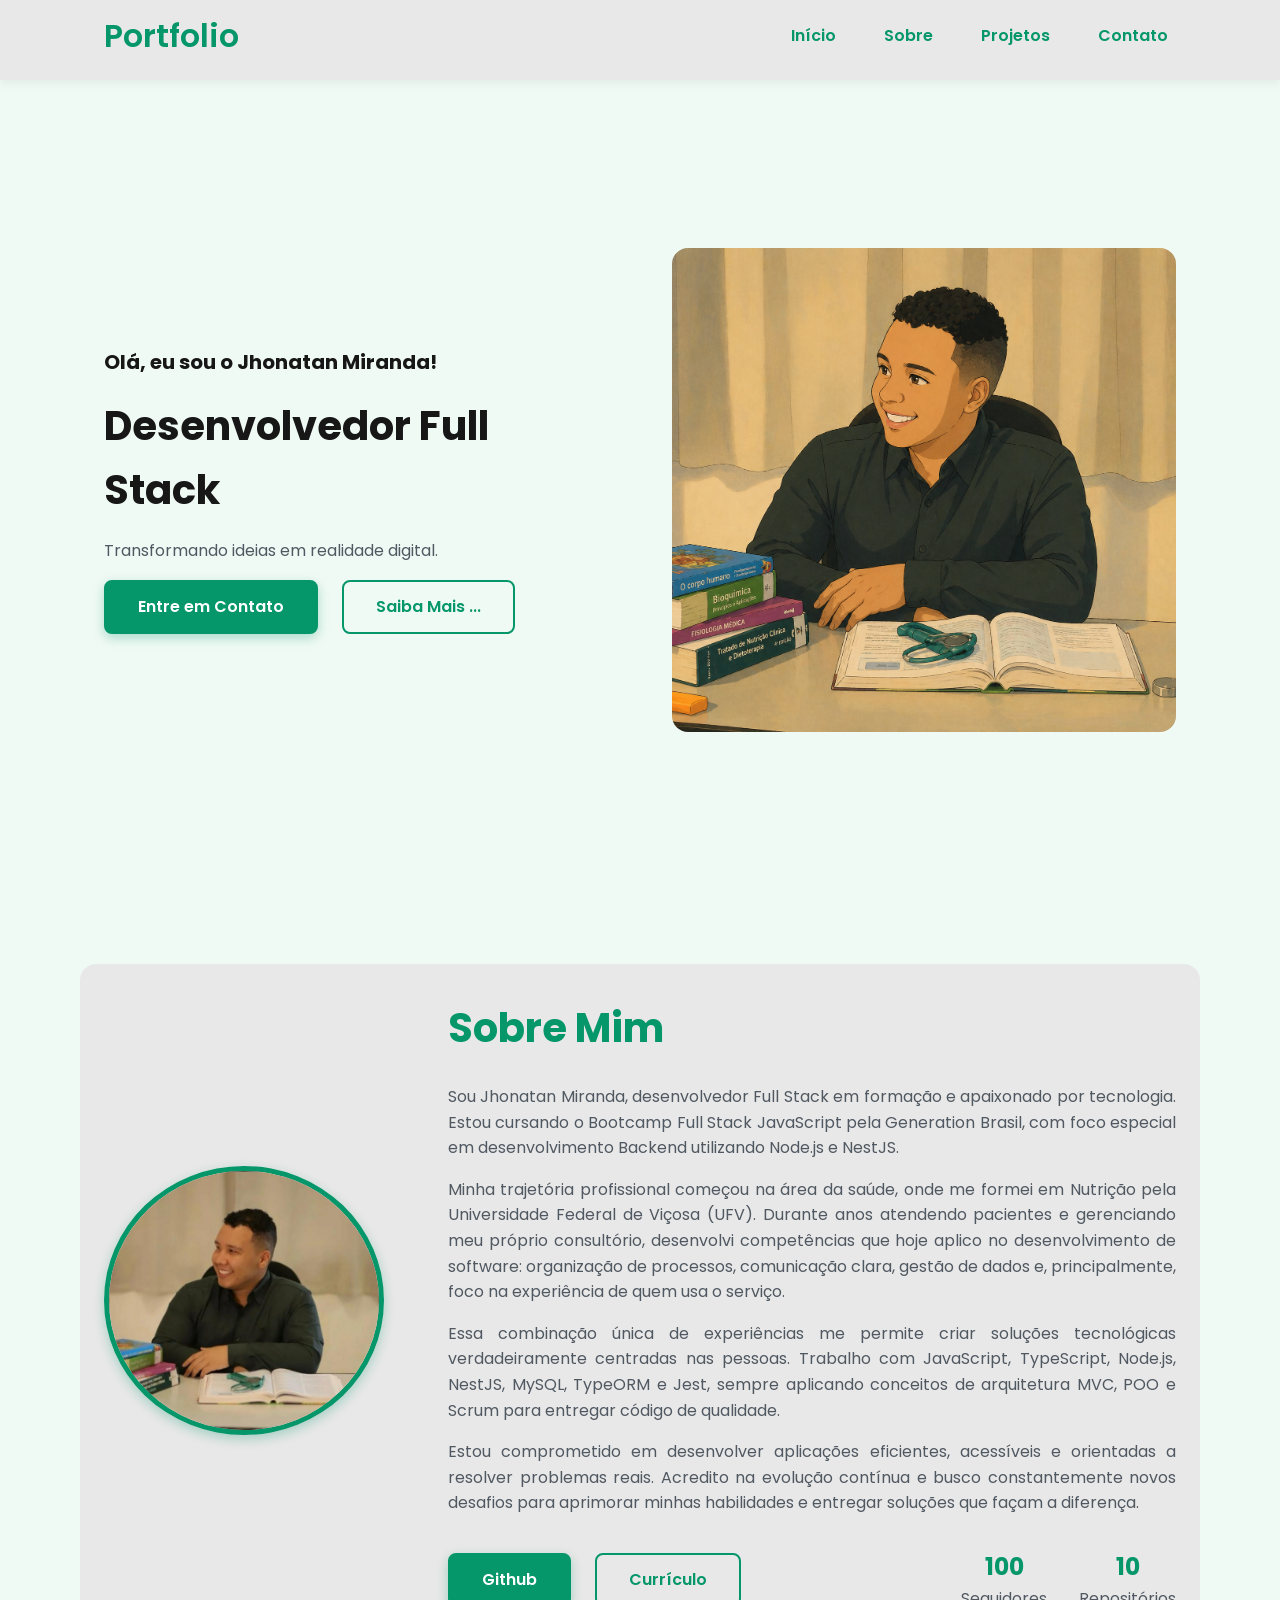
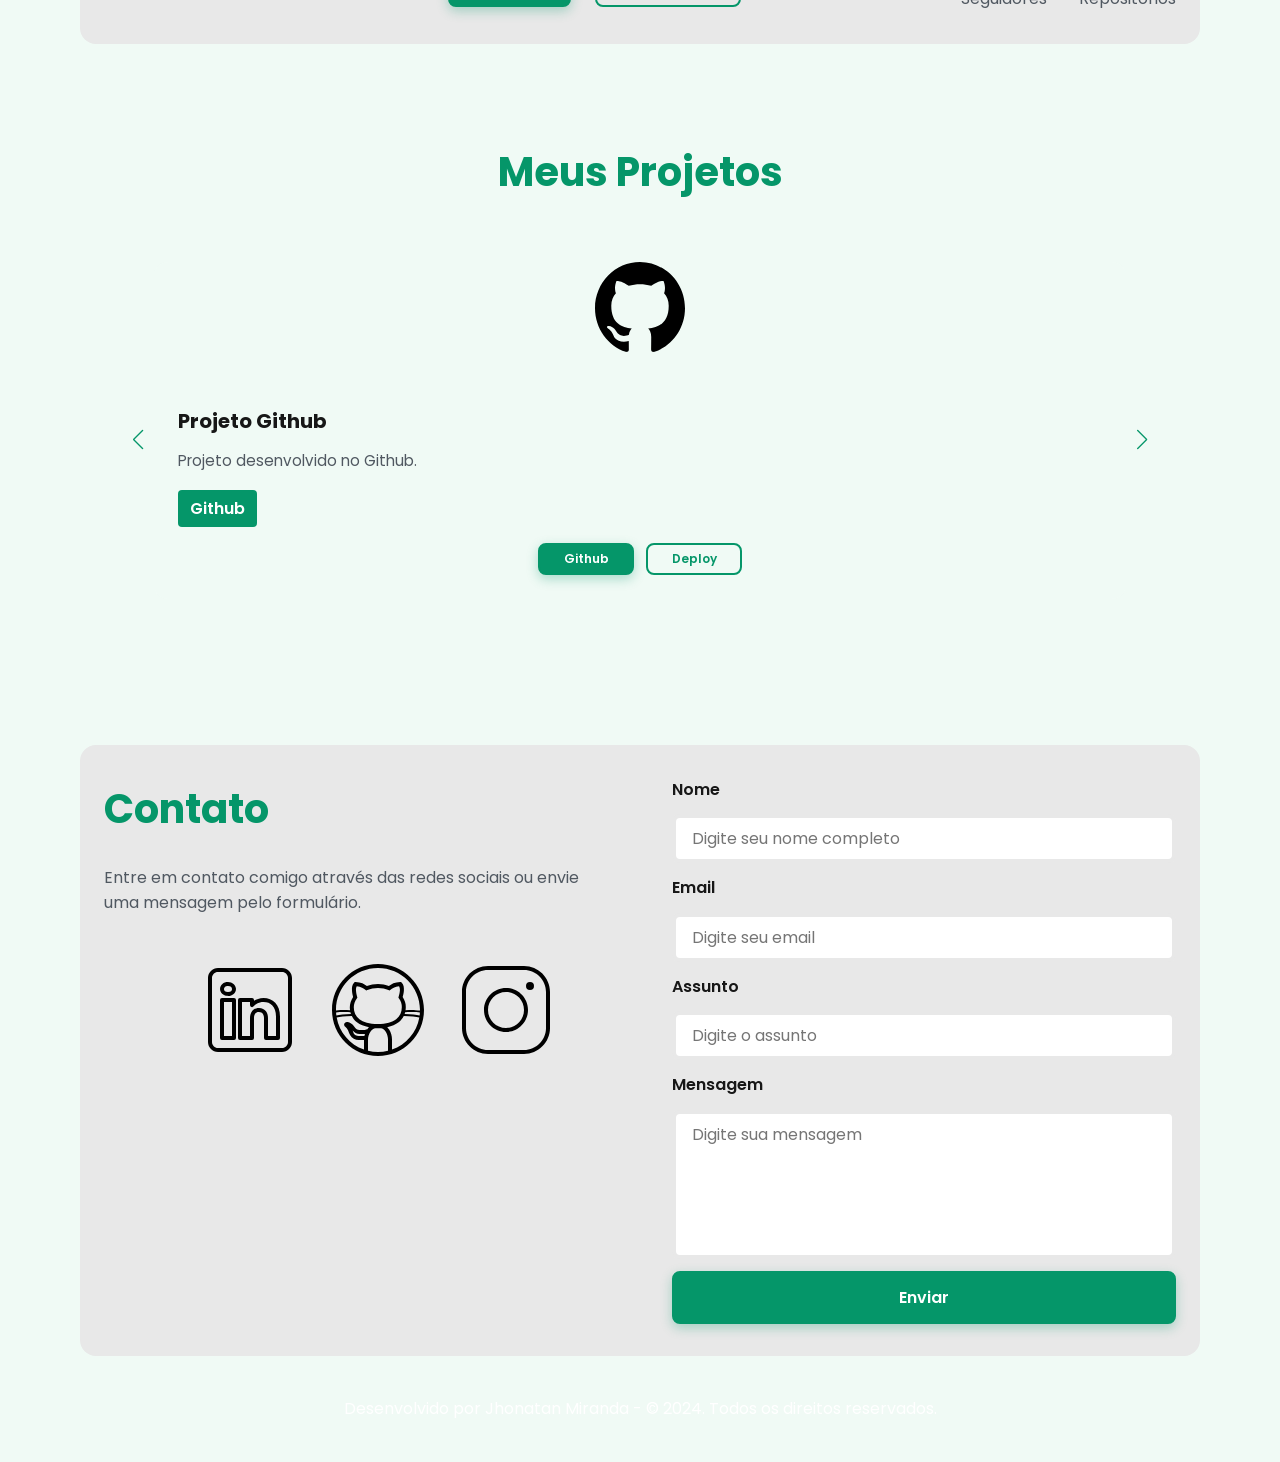
==== index.html @ 295a12e7 "first commit" ====
<!DOCTYPE html>
<html lang="pt-br">
<head>
    <!-- Fontes do Google -->
    <link rel="preconnect" href="https://fonts.googleapis.com">
    <link rel="preconnect" href="https://fonts.gstatic.com" crossorigin>

<!-- Fonte do Google - Poppins -->
    <link href="https://fonts.googleapis.com/css2?family=Poppins&display=swap" rel="stylesheet">
    <meta charset="UTF-8">
    <meta name="viewport" content="width=device-width, initial-scale=1.0">
    <meta name="author" content="Generation Brasil">
    <meta name="description" content="Portfólio da Generation Brasil, desenvolvedor Full Stack especializado em criar experiências digitais incríveis. Conheça meus projetos e entre em contato.">
    <meta name="robots" content="index, follow">
    <!-- SWIPER CSS -->
<link rel="stylesheet" href="https://cdn.jsdelivr.net/npm/swiper@11/swiper-bundle.min.css"> 
    <link rel="icon" type="image/svg+xml" href="./assets/img/favicon.svg">
    <!-- Link para a Folha de Estilo da Página - CSS -->
<link rel="stylesheet" href="./assets/css/style.css">
    <title>Portfólio Generation Brasil</title>
    
</head>
<body>
    <!-- Cabeçalho da página -->
    <header>
        <div class="menu-container">
            <a href="index.html" id="titulo">Portfolio</a>
            <nav>
                <ul class="menu-list">
                    <li><a href="#hero">Início</a></li>
                    <li><a href="#about">Sobre</a></li>
                    <li><a href="#projects">Projetos</a></li>
                    <li><a href="#contact">Contato</a></li>
                </ul>
            </nav>
        </div>
    </header>

    <!-- Seção principal da página -->
    <main>
        <!-- Seção Hero -->
        <section id="hero" class="section-container hero-container">
            <article class="hero-content">
                <span>Olá, eu sou o Jhonatan Miranda!</span>
                <h1>Desenvolvedor Full Stack</h1>
                <p>Transformando ideias em realidade digital.</p>
                <div class="buttons-container">
                    <a href="#contact" class="botao">Entre em Contato</a>
                    <a href="#about" class="botao-outline">Saiba Mais ...</a>
                </div>
            </article>
            <figure class="hero-image">
                <img src="./assets/img/ChatGPT Image 29 de abr. de 2026, 11_25_39.png" alt="Foto do autor" class="float-animation">
            </figure>
        </section>

        <!-- Seção About -->
        <section id="about" class="section-container about-container">
            <figure class="about-image">
                <img src="./assets/img/Captura de tela de 2026-04-29 11-24-16.png" alt="Foto do perfil" class="float-animation">
            </figure>
            <article class="about-content">
                <h2>Sobre Mim</h2>
                <p>Sou Jhonatan Miranda, desenvolvedor Full Stack em formação e apaixonado por tecnologia. Estou cursando o Bootcamp Full Stack JavaScript pela Generation Brasil, com foco especial em desenvolvimento Backend utilizando Node.js e NestJS.
</p>
                <p>Minha trajetória profissional começou na área da saúde, onde me formei em Nutrição pela Universidade Federal de Viçosa (UFV). Durante anos atendendo pacientes e gerenciando meu próprio consultório, desenvolvi competências que hoje aplico no desenvolvimento de software: organização de processos, comunicação clara, gestão de dados e, principalmente, foco na experiência de quem usa o serviço.</p>
                <p>Essa combinação única de experiências me permite criar soluções tecnológicas verdadeiramente centradas nas pessoas. Trabalho com JavaScript, TypeScript, Node.js, NestJS, MySQL, TypeORM e Jest, sempre aplicando conceitos de arquitetura MVC, POO e Scrum para entregar código de qualidade.</p>
                <p>Estou comprometido em desenvolver aplicações eficientes, acessíveis e orientadas a resolver problemas reais. Acredito na evolução contínua e busco constantemente novos desafios para aprimorar minhas habilidades e entregar soluções que façam a diferença.</p>
                <div class="about-buttons-data">
                    <div class="buttons-container">
                        <a href="#" target="_blank" class="botao">Github</a>
                        <a href="#" target="_blank" class="botao-outline">Currículo</a>
                    </div>
                    <div class="data-container">
                        <div class="data-item">
                            <span class="data-number">100</span>
                            <span class="data-label">Seguidores</span>
                        </div>
                        <div class="data-item">
                            <span class="data-number">10</span>
                            <span class="data-label">Repositórios</span>
                        </div>
                    </div>
                </div>
            </article>
        </section>

        <!-- Seção Projects -->
        <section id="projects" class="section-container projects-container">
            <h2>Meus Projetos</h2>

            <!-- Swiper Container -->
            <div class="swiper projects-swiper">
                <div class="swiper-wrapper">
                    <div class="swiper-slide">
                        <article class="project-card">
                            <figure class="project-image">
                                <img src="./assets/icons/languages/github.svg" alt="Ícone Github">
                            </figure>
                            <div class="project-content">
                                <h3>Projeto Github</h3>
                                <p>Projeto desenvolvido no Github.</p>
                                <div class="project-tags">
                                    <span class="tag">Github</span>
                                </div>
                                <div class="project-buttons">
                                    <a href="#" target="_blank" class="botao botao-sm">Github</a>
                                    <a href="#" target="_blank" class="botao-outline botao-sm">Deploy</a>
                                </div>
                            </div>
                        </article>
                    </div>
                </div>

                <!-- Botões de navegação -->
                <div class="swiper-button-next"></div>
                <div class="swiper-button-prev"></div>
                
                <!-- Paginação -->
                <div class="swiper-pagination"></div>
            </div>
        </section>
   <!-- Seção Contact -->
        <section id="contact" class="section-container contact-container">
            
            <!-- Redes Sociais -->
            <article class="contact-info">
                <h2>Contato</h2>
                <p>Entre em contato comigo através das redes sociais ou envie uma mensagem pelo formulário.</p>
                
                <div class="social-container">
                    <a href="https://www.linkedin.com/in/devjhonatanmiranda/" target="_blank" class="social-icon" aria-label="LinkedIn de Jhonatan Miranda">
                        <img src="./assets/icons/social/linkedin.svg" alt="LinkedIn">
                    </a>
                    <a href="https://github.com/jhonatanmiranda221" target="_blank" class="social-icon" aria-label="GitHub de Jhonatan Miranda">
                        <img src="./assets/icons/social/github.svg" alt="GitHub">
                    </a>
                    <a href="#" target="_blank" class="social-icon" aria-label="Instagram de Jhonatan Miranda">
                        <img src="./assets/icons/social/instagram.svg" alt="Instagram">
                    </a>
                </div>
            </article>

            <!-- Formulário de Contato -->
            <form id="formulario">
                <label for="nome">Nome</label>
                <input type="text" id="nome" name="nome" placeholder="Digite seu nome completo">
                <span id="erro-nome"></span>

                <label for="email">Email</label>
                <input type="email" id="email" name="email" placeholder="Digite seu email">
                <span id="erro-email"></span>

                <label for="assunto">Assunto</label>
                <input type="text" id="assunto" name="assunto" placeholder="Digite o assunto">
                <span id="erro-assunto"></span>

                <label for="mensagem">Mensagem</label>
                <textarea id="mensagem" name="mensagem" placeholder="Digite sua mensagem" rows="5"></textarea>
                <span id="erro-mensagem"></span>

                <button type="submit" class="botao">Enviar</button>
            </form>
        </section>
    </main>

    <!-- Rodapé da página -->
    <footer>
        Desenvolvido por Jhonatan Miranda - &copy; 2024. Todos os direitos reservados.
    </footer>
</body>
</html>
---- assets/css/style.css ----
*{
    margin: 0;
    padding: 0;
    box-sizing: border-box;
    font-family: Poppins, sans-serif;
    font-weight: 400;
    text-decoration: none;
    outline: none;
}

:root {
    /* Paleta de Cores - Emerald */
    --cor-principal: #059669;
    --cor-hover: #047857;
    --cor-light: #d1fae5;
    --cor-secundaria: #ffffff;
    --cor-texto: #333;
    --cor-fundo: #F0FAF5;

    /* Cores Neutras */
    --gray-200: #e8e8e8;
    --gray-400: #505861;
    --black: #171717;
    --white: #F0FAF5;

    /* Cores de Estado */
    --error: #e63946;

    /* Sombras ajustadas para o verde */
    --shadow-sm: 0 0.25rem 0.5rem rgba(0, 0, 0, 0.05);
    --shadow-md: 0 0.25rem 0.75rem rgba(5, 150, 105, 0.30);
    --shadow-lg: 0 0.5rem 1.5rem rgba(5, 150, 105, 0.20);

    /* Espaçamentos */
    --spacing-xs: 0.5rem;
    --spacing-sm: 1rem;
    --spacing-md: 1.5rem;
    --spacing-lg: 2rem;
    --spacing-xl: 3rem;
    --spacing-2xl: 4rem;

    /* Tamanhos de Fonte */
    --text-sm: 0.75rem;
    --text-base: 1rem;
    --text-lg: 1.25rem;
    --text-xl: 1.5rem;
    --text-2xl: 2rem;
    --text-3xl: 2.5rem;

    /* Border Radius */
    --radius-sm: 0.25rem;
    --radius-md: 0.5rem;
    --radius-lg: 1rem;
    --radius-xl: 2rem;
    --radius-full: 50%;

    /* Animação Padrão */
    --transition-default: all 0.3s ease;
}

html { 
    scroll-behavior: smooth;
}
body {
    display: flex;
    flex-direction: column;
    min-height: 100vh;
    background-color: var(--cor-fundo);
    line-height: 1.6;
    color: var(--black);
}
main {
    flex: 1;
}

.section-container {
    max-width: 70rem;
    margin: 0 auto;
    padding: var(--spacing-lg) var(--spacing-md);
    scroll-margin-top: 6rem;
    
}
.buttons-container {
    display: flex;
    gap: var(--spacing-md);
}

.botao,
.botao-outline {
    display: inline-block;
    padding: 0.75rem 2rem;
    border: 0.15rem solid transparent;
    border-radius: var(--radius-md);
    font-size: var(--text-base);
    font-weight: 600;
    text-align: center;
    cursor: pointer;
    transition: var(--transition-default);
}

.botao {
    border-color: var(--cor-principal);
    color: var(--cor-secundaria);
    background-color: var(--cor-principal);
    box-shadow: var(--shadow-md);
    ;
}

.botao-outline {
    border-color: var(--cor-principal);
    background-color: transparent;       
    color: var(--cor-principal);         
}

.botao:hover {
    background-color: var(--cor-hover);
    border-color: var(--cor-hover);
    box-shadow: var(--shadow-lg);
    transform: translateY(-0.25rem);
}

.botao-outline:hover {
    background-color: var(--cor-principal);
    color: var(--cor-secundaria);
    transform: translateY(-0.25rem);

}
.botao.botao-sm,
.botao-outline.botao-sm {
    min-width: 6rem;
    padding: 0.25rem var(--spacing-sm);
    border-width: 0.125rem;
    font-size: var(--text-sm);
}

header {
    position: sticky;
    top: 0;
    z-index: 1000;
    height: 5rem;
    border-bottom: var(--spacing-xs) solid var(--gray-200);
    background-color: var(--gray-200);
    box-shadow: var(--shadow-sm);
}
header a {
    font-weight: 600;
    color: var(--cor-principal);
    transition: color 0.3s ease;
}
header a:hover {
    color: var(--cor-principal);
}
#titulo {
    font-size: var(--text-2xl);
    color: var(--cor-principal);
}
.menu-container {
    display: flex;
    align-items: center;
    justify-content: space-between;
    height: 100%;
    max-width: 70rem;
    margin: 0 auto;
    padding: 0 var(--spacing-md);
}
.menu-list{
    display: flex;
    gap: var(--spacing-lg);
    list-style: none;
}   
.menu-list a {
    padding: var(--spacing-xs);
}

/* Hero Container */
.hero-container {
    display: flex;
    align-items: center;
    gap: var(--spacing-2xl);
    min-height: calc(100vh - 5rem);
}

/* Painel Esquerdo - Texto */
.hero-content {
    display: flex;
    flex: 1;
    flex-direction: column;
    gap: var(--spacing-sm);
}

.hero-content span {
    font-size: var(--text-lg);
    font-weight: 700;
}

.hero-content h1 {
    font-size: var(--text-3xl);
    font-weight: 700;
}

.hero-content p,
.about-content p,
.contact-info p {
    font-size: var(--text-base);
    color: var(--gray-400);
}

/* Painel Direito - Imagem */
.hero-image {
    display: flex;
    flex: 1;
    justify-content: center;
}

.hero-image img {
    width: 100%;
    max-width: 100%;
    border-radius: var(--radius-lg);
}

/* Animação flutuante */
@keyframes float {
    0% { transform: translateY(0); }
    50% { transform: translateY(-1.25rem); }
    100% { transform: translateY(0); }
}

.float-animation {
    animation: float 3s ease-in-out infinite;
}
.about-container {
    display: flex;
    align-items: center;
    gap: var(--spacing-2xl);
    margin: var(--spacing-2xl) auto;
    border-radius: var(--radius-lg);
    background-color: var(--gray-200);
}

.about-image {
    flex: 0 0 17.5rem;
}
.about-image img {
    width: 100%;
    border: 0.35rem solid var(--cor-principal);
    border-radius: var(--radius-full);
    box-shadow: var(--shadow-md);
}

.about-content h2,
.projects-container h2,
.contact-info h2 {
    margin-bottom: var(--spacing-md);
    font-size: var(--text-3xl);
    font-weight: 700;
    color: var(--cor-principal);
}
.about-content p {
    margin-bottom: var(--spacing-sm);
    text-align: justify;
}

.about-buttons-data {
    display: flex;
    justify-content: space-between;
    align-items: center;
    gap: var(--spacing-lg);
    margin-top: var(--spacing-lg);
}
.about-buttons-data .botao {
    margin-right: auto;
}
.data-container {
    display: flex;
    gap: var(--spacing-lg);
    margin-top: 0;
}

.data-item {
    display: flex;
    flex-direction: column;
    align-items: center;
}

.data-number {
    font-size: var(--text-xl);
    font-weight: 700;
    text-align: center;
    color: var(--cor-principal);
}

.data-label {
    font-size: var(--text-base);
    text-align: center;
    color: var(--gray-400);
}
.projects-container {
    scroll-padding-top: 3rem;
    margin: var(--spacing-2xl) auto;
    text-align: center;
}
.projects-swiper {
    position: relative;
    width: 100%;
    padding: var(--spacing-lg) var(--spacing-xl) var(--spacing-xl);
    overflow: hidden;
}
.project-card {
    display: flex;
    flex-direction: column;
    width: 100%;
    height: 100%;
    border: 0.15rem solid var(--white);
    border-radius: var(--radius-lg);
    background-color: var(--white);
    overflow: hidden;
    transition: var(--transition-default);
}
.project-card:hover {
    box-shadow: var(--shadow-lg);
}
.project-image img{
    width: 75%;
    height: 75%;
    max-width: 7rem;
    border-radius: 7rem;
    object-fit: contain;
    transition: transform 0.3s ease;
}

.project-content {
    display: flex;
    flex: 1;
    flex-direction: column;
    padding: var(--spacing-md);
    text-align: left;
}

.project-content h3 {
    margin-bottom: 0.75rem;
    font-size: var(--text-lg);
    font-weight: 700;
}

.project-content p {
    flex: 1;
    margin-bottom: var(--spacing-sm);
    font-size: 0.95rem;
    color: var(--gray-400);
}

.project-tags {
    display: flex;
    flex-wrap: wrap;
    gap: var(--spacing-xs);
}

.tag {
    padding: 0.375rem 0.75rem;
    border-radius: var(--radius-sm);
    background-color: var(--cor-principal);
    font-weight: 600;
    color: var(--cor-secundaria);
}
.project-buttons {
    display: flex;
    justify-content: center;
    gap: 0.75rem;
    margin-top: var(--spacing-sm);
}
.swiper-wrapper {
    align-items: stretch;
}
.swiper-slide {
    display: flex;
    height: auto;
}
/* Botões do Swiper (navegação) */
.swiper-button-next,
.swiper-button-prev {
    width: 3rem;
    height: 3rem;
}

.swiper-button-next:after,
.swiper-button-prev:after {
    font-size: var(--text-lg);
    color: var(--cor-principal);
}

.swiper-button-next:hover:after,
.swiper-button-prev:hover:after {
    color: var(--cor-principal);
}
/* indicadores de paginação */
.swiper-pagination-bullet {
    width: 0.75rem;
    height: 0.75rem;
    background-color: var(--cor-principal);
}
.swiper-pagination-bullet-active {
    background-color: var(--cor-principal);
}
.contact-container {
    display: grid;
    grid-template-columns: 1fr 1fr;
    gap: var(--spacing-2xl);
    border-radius: var(--radius-lg);
    background-color: var(--gray-200);
}
.contact-info h2 {
    margin-bottom: var(--spacing-md);
}
.contact-info p {
    margin-bottom: var(--spacing-lg);
}
.social-container {
    display: flex;
    justify-content: center;
    gap: var(--spacing-xl);
}
.social-icon {
    width: 5rem;
    height: 5rem;
    padding: 0.75rem;
    border-radius: var(--radius-md);
    transition: var(--transition-default);
}
.social-icon:hover img{
    filter: brightness(0)
    saturate(100%)
    invert(42%)
    sepia(93%)
    saturate(1352%)
    hue-rotate(243deg)
    brightness(79%)
    contrast(91%);

}
/* formulario */
form {
    display: flex;
    flex-direction: column;
    gap: 0.75rem;
}
form label {
    font-size: var(--text-base);
    font-weight: 600;
}
form input,
form textarea {
    width: 100%;
    padding: 0.5rem var(--spacing-sm);
    border: 0.25rem solid var(--gray-200);
    border-radius: var(--radius-md);
    font-family: inherit;
    font-size: var(--text-base);
    transition: border-color 0.3s ease;
}
form input:focus,
form textarea:focus {
    border-color: var(--cor-principal);
    outline: none;
}

form textarea {
    min-height: 5rem;
    resize: none;
}
form span {
    margin-top: -0.75rem;
    font-size: var(--text-sm);
    color: var(--error);
}
footer {
    padding: 2.5rem;
    background: linear-gradient(to right, var(--cor-principal)), var(--cor-light);
    text-align: center;
    color: var(--cor-secundaria);
}
.success-container {
    display: flex;
    flex-direction: column;
    justify-content: center;
    align-items: center;
    width: 100%;
    min-height: calc(100vh - 12.5rem);
    padding: var(--spacing-xl) var(--spacing-md);
}
.success-content {
    display: flex;
    flex-direction: column;
    align-items: center;
    gap: var(--spacing-md);
    max-width: 37.5rem;
    text-align: center;
}

.success-content h1 {
    font-size: var(--text-3xl);
    font-weight: 700;
    color: var(--cor-principal);
}

.success-content h2 {
    font-size: var(--text-lg);
    color: var(--gray-400);
}
.success-icon {
    display: flex;
    align-items: center;
    justify-content: center;
    width: 7.5rem;
    height: 7.5rem;
    border-radius: var(--radius-full);
    background-color: var(--cor-principa);
}

.success-icon img {
    width: 6rem;
    height: 6rem;
    filter: brightness(0)
        saturate(100%)
        invert(11%)
        sepia(69%)
        saturate(3759%)
        hue-rotate(256deg)
        brightness(101%)
        contrast(96%);
}
/* ========================================
   RESPONSIVIDADE PARA TABLETS
   Breakpoint: max-width: 1024px
   ======================================== */

@media screen and (max-width: 1024px) {

    /* Layout */
    .section-container {
        padding: var(--spacing-lg) var(--spacing-md);
    }

    /* Tipografia */
    .section-container h1 {
        font-size: var(--text-3xl);
    }

    .section-container h2 {
        font-size: var(--text-2xl);
    }

    .section-container p  {
        font-size: var(--text-base);
    }

    .section-container span {
        font-size: var(--text-lg);
    }

    .success-content h1 {
        font-size: var(--text-3xl);
    }

    .success-content h2 {
        font-size: var(--text-xl);
    }

    /* Header - Oculta menu em telas pequenas */
    @media (max-width: 768px) {
        .menu-list {
            display: none;
        }
    }

    /* Hero */
    .hero-container {
        flex-direction: column-reverse;
        gap: var(--spacing-lg);
        min-height: 60vh;
        text-align: center;
    }

    .hero-content,
    .hero-image {
        width: 90%;
    }

    .hero-image img {
        object-fit: cover;
    }

    .buttons-container {
        justify-content: center;
        width: 100%;
    }

    .hero-container .botao,
    .hero-container .botao-outline {
        padding: 0.75rem 1.5rem;
        font-size: 0.95rem;
        white-space: nowrap;
    }

        /* About */
    .about-container {
        flex-direction: column;
        gap: var(--spacing-md);
        margin: var(--spacing-lg);
        padding: var(--spacing-lg);
    }

    .about-image {
        flex: 0 0 auto;
        width: 100%;
        display: flex;
        justify-content: center;
    }

    .about-image img {
        max-width: 16rem;
        width: 100%;
    }

    .about-content {
        width: 100%;
    }

    .about-buttons-data {
        flex-direction: column;
        gap: var(--spacing-md);
        align-items: stretch;
    }

    .about-buttons-data .botao {
        margin-right: 0;
    }

    .data-container {
        justify-content: center;
        width: 100%;
    }
        /* Projects */
    .projects-container {
        margin: var(--spacing-lg) auto 0;
    }

    .projects-swiper {
        margin: 0;
        padding: var(--spacing-sm) var(--spacing-lg) 2.5rem;
    }

    .project-card {
        width: 100%;
        height: 30rem;
        min-height: 30rem;
        max-height: 30rem;
        max-width: 100%;
    }

    .project-content {
        display: flex;
        flex-direction: column;
        justify-content: space-between;
        height: 100%;
    }

    .project-content p {
        flex: 1;
        overflow: hidden;
    }

    .project-tags {
        min-height: 2.5rem;
        align-items: flex-start;
    }

    .swiper-wrapper {
        align-items: stretch;
    }

    .swiper-slide {
        display: flex;
        justify-content: center;
        align-items: stretch;
        height: auto;
    }

    .swiper-button-next,
    .swiper-button-prev {
        display: none;
    }
        /* Contact */
    .contact-container {
        grid-template-columns: 1fr;
        gap: var(--spacing-lg);
        width: 90%;
        margin: 0 auto;
    }

    /* Success Page */
    .success-container {
        padding: var(--spacing-xl) var(--spacing-md);
        min-height: calc(100vh - 10rem);
    }

    .success-content {
        gap: var(--spacing-lg);
        max-width: 35rem;
    }

    .success-icon {
        width: 6rem;
        height: 6rem;
    }

    .success-icon img {
        width: 5rem;
        height: 5rem;
    }
        /* Contact */
    .contact-container {
        grid-template-columns: 1fr;
        gap: var(--spacing-lg);
        width: 90%;
        margin: 0 auto;
    }

    /* Success Page */
    .success-container {
        padding: var(--spacing-xl) var(--spacing-md);
        min-height: calc(100vh - 10rem);
    }

    .success-content {
        gap: var(--spacing-lg);
        max-width: 35rem;
    }

    .success-icon {
        width: 6rem;
        height: 6rem;
    }

    .success-icon img {
        width: 5rem;
        height: 5rem;
    }
    @media screen and (max-width: 480px) {

    /* Layout */
    .section-container {
        padding: var(--spacing-md) var(--spacing-sm);
    }

    /* Tipografia Mobile */
    .section-container h1 {
        font-size: var(--text-xl);
    }

    .section-container h2 {
        font-size: var(--text-xl);
    }

    .section-container p {
        font-size: var(--text-base);
    }

    .section-container span {
        font-size: var(--text-lg);
    }

    .success-content h1 {
        font-size: var(--text-xl);
    }

    .success-content h2 {
        font-size: var(--text-base);
    }

    /* Header */
    #titulo {
        font-size: var(--text-xl);
    }

    .menu-list {
        display: none;
    }

        /* Hero */
    .hero-container {
        gap: var(--spacing-sm);
    }

    .hero-content {
        gap: var(--spacing-xs);
        width: 100%;
    }

    .buttons-container {
        flex-direction: column;
        gap: 0.75rem;
        width: 100%;
    }

    .buttons-container .botao,
    .buttons-container .botao-outline {
        width: 100%;
    }

    .hero-container .botao,
    .hero-container .botao-outline {
        padding: 0.75rem 1rem;
        font-size: 0.95rem;
        white-space: nowrap;
    }

    .hero-image {
        width: 100%;
    }

    .hero-image img {
        max-width: 20rem;
    }
        /* About */
    .about-container {
        margin: var(--spacing-lg) 0.5rem;
        padding: var(--spacing-md);
    }

    .about-image img {
        max-width: 14rem;
    }

    .about-buttons-data .botao,
    .about-buttons-data .botao-outline {
        width: 100%;
        padding: 0.75rem var(--spacing-lg);
        font-size: var(--text-base);
        text-align: center;
    }

    .data-number {
        font-size: var(--text-lg);
    }

    .data-label {
        font-size: var(--text-sm);
    }
        /* Projects */
    .projects-container {
        margin: var(--spacing-lg) auto 0;
    }

    .projects-swiper {
        position: relative;
        margin: 0;
        padding: var(--spacing-sm) 0 2rem 0;
        overflow: visible;
    }

    .project-card {
        width: 100%;
        height: 20rem;
        max-width: 20rem;
    }

    .project-image {
        height: 10rem;
    }

    .project-content {
        padding: var(--spacing-md);
    }

    .project-content h3 {
        font-size: 1.25rem;
    }

    .project-content p {
        font-size: 0.95rem;
    }
        /* Contact */
    .contact-container {
        width: 100%;
    }

    .contact-info p {
        margin-bottom: var(--spacing-md);
    }

    .social-container {
        flex-wrap: wrap;
        gap: var(--spacing-lg);
        margin-bottom: var(--spacing-xs);
    }

    .social-icon {
        width: 4rem;
        height: 4rem;
    }
        /* Formulário */
    form {
        gap: var(--spacing-sm);
    }

    form label {
        font-size: 0.95rem;
    }

    form input,
    form textarea {
        padding: 0.75rem;
        font-size: var(--text-base);
    }

    form button {
        padding: 0.75rem var(--spacing-md);
        font-size: var(--text-base);
    }
        /* Footer */
    footer {
        padding: var(--spacing-md) var(--spacing-sm);
        font-size: var(--text-sm);
    }

    /* Success Page */
    .success-container {
        padding: var(--spacing-lg) var(--spacing-sm);
        min-height: calc(100vh - 8rem);
    }

    .success-content {
        gap: var(--spacing-md);
        max-width: 100%;
        padding: 0 var(--spacing-sm);
    }

    .success-icon {
        width: 5rem;
        height: 5rem;
    }

    .success-icon img {
        width: 4rem;
        height: 4rem;
    }

    .success-content .botao {
        width: 100%;
        max-width: 20rem;
        padding: 0.75rem var(--spacing-lg);
    }
}
    
}
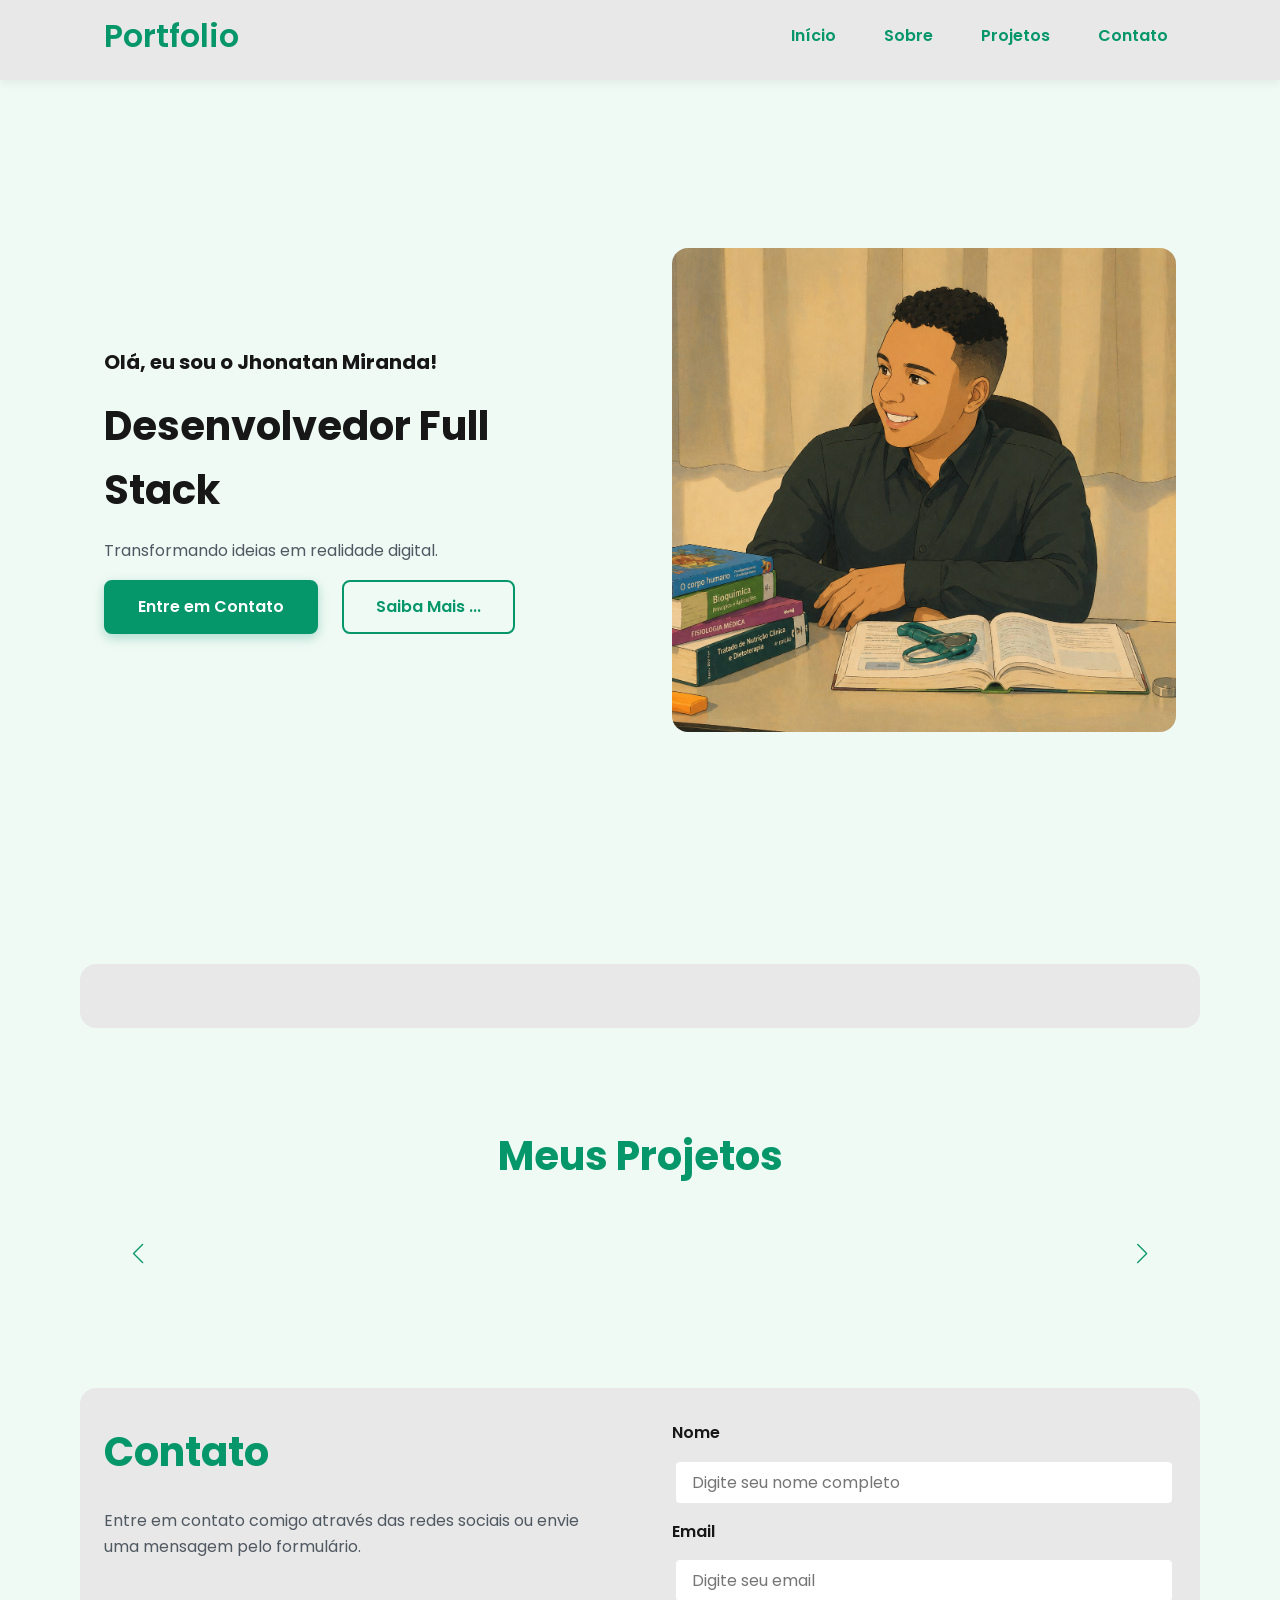
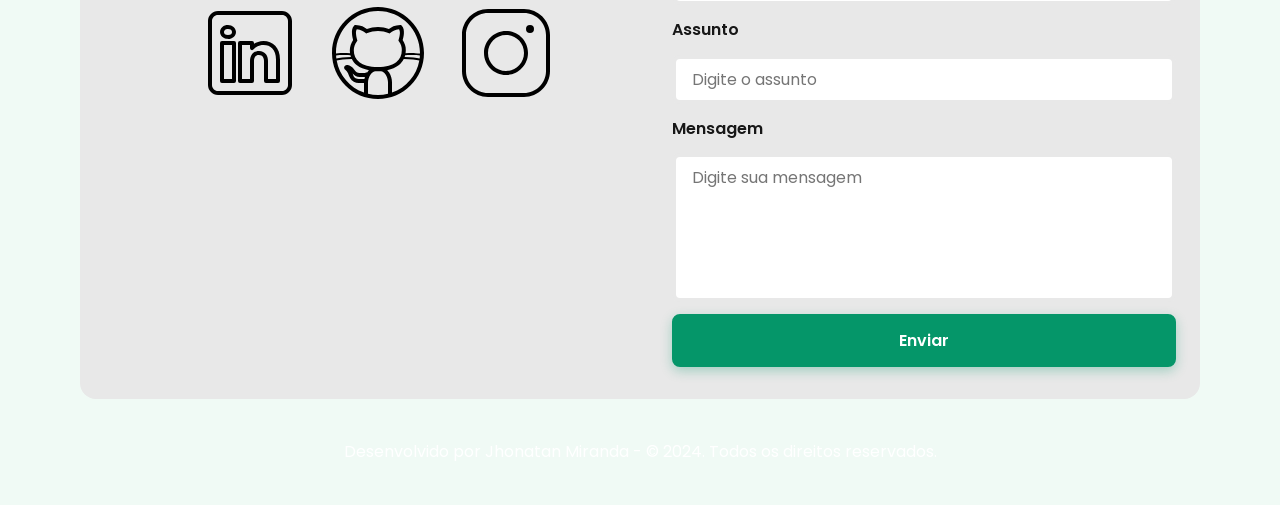
==== commit 2b1c7b11: "integra API GitHub e formulário de contato" ====
--- a/index.html
+++ b/index.html
@@ -56,33 +56,7 @@
 
         <!-- Seção About -->
         <section id="about" class="section-container about-container">
-            <figure class="about-image">
-                <img src="./assets/img/Captura de tela de 2026-04-29 11-24-16.png" alt="Foto do perfil" class="float-animation">
-            </figure>
-            <article class="about-content">
-                <h2>Sobre Mim</h2>
-                <p>Sou Jhonatan Miranda, desenvolvedor Full Stack em formação e apaixonado por tecnologia. Estou cursando o Bootcamp Full Stack JavaScript pela Generation Brasil, com foco especial em desenvolvimento Backend utilizando Node.js e NestJS.
-</p>
-                <p>Minha trajetória profissional começou na área da saúde, onde me formei em Nutrição pela Universidade Federal de Viçosa (UFV). Durante anos atendendo pacientes e gerenciando meu próprio consultório, desenvolvi competências que hoje aplico no desenvolvimento de software: organização de processos, comunicação clara, gestão de dados e, principalmente, foco na experiência de quem usa o serviço.</p>
-                <p>Essa combinação única de experiências me permite criar soluções tecnológicas verdadeiramente centradas nas pessoas. Trabalho com JavaScript, TypeScript, Node.js, NestJS, MySQL, TypeORM e Jest, sempre aplicando conceitos de arquitetura MVC, POO e Scrum para entregar código de qualidade.</p>
-                <p>Estou comprometido em desenvolver aplicações eficientes, acessíveis e orientadas a resolver problemas reais. Acredito na evolução contínua e busco constantemente novos desafios para aprimorar minhas habilidades e entregar soluções que façam a diferença.</p>
-                <div class="about-buttons-data">
-                    <div class="buttons-container">
-                        <a href="#" target="_blank" class="botao">Github</a>
-                        <a href="#" target="_blank" class="botao-outline">Currículo</a>
-                    </div>
-                    <div class="data-container">
-                        <div class="data-item">
-                            <span class="data-number">100</span>
-                            <span class="data-label">Seguidores</span>
-                        </div>
-                        <div class="data-item">
-                            <span class="data-number">10</span>
-                            <span class="data-label">Repositórios</span>
-                        </div>
-                    </div>
-                </div>
-            </article>
+          
         </section>
 
         <!-- Seção Projects -->
@@ -92,24 +66,7 @@
             <!-- Swiper Container -->
             <div class="swiper projects-swiper">
                 <div class="swiper-wrapper">
-                    <div class="swiper-slide">
-                        <article class="project-card">
-                            <figure class="project-image">
-                                <img src="./assets/icons/languages/github.svg" alt="Ícone Github">
-                            </figure>
-                            <div class="project-content">
-                                <h3>Projeto Github</h3>
-                                <p>Projeto desenvolvido no Github.</p>
-                                <div class="project-tags">
-                                    <span class="tag">Github</span>
-                                </div>
-                                <div class="project-buttons">
-                                    <a href="#" target="_blank" class="botao botao-sm">Github</a>
-                                    <a href="#" target="_blank" class="botao-outline botao-sm">Deploy</a>
-                                </div>
-                            </div>
-                        </article>
-                    </div>
+                   
                 </div>
 
                 <!-- Botões de navegação -->
@@ -142,7 +99,10 @@
             </article>
 
             <!-- Formulário de Contato -->
-            <form id="formulario">
+            <form id="formulario" action="https://formsubmit.co/56f8cd4a31a305e85ab3ae76ce377a83" method="POST">
+                <input type="hidden" name="_next" value="http://localhost:5500/success.html">
+                <input type="hidden" name="_captcha" value="false">
+
                 <label for="nome">Nome</label>
                 <input type="text" id="nome" name="nome" placeholder="Digite seu nome completo">
                 <span id="erro-nome"></span>
@@ -168,5 +128,9 @@
     <footer>
         Desenvolvido por Jhonatan Miranda - &copy; 2024. Todos os direitos reservados.
     </footer>
+    <!-- SWIPER JS -->
+<script src="https://cdn.jsdelivr.net/npm/swiper@11/swiper-bundle.min.js"></script>
+    <!-- Script JavaScript-->
+<script src="assets/js/script.js"></script>
 </body>
 </html>
--- a/assets/css/style.css
+++ b/assets/css/style.css
@@ -432,7 +432,7 @@
     invert(42%)
     sepia(93%)
     saturate(1352%)
-    hue-rotate(243deg)
+    hue-rotate(125deg)
     brightness(79%)
     contrast(91%);
 
@@ -524,7 +524,7 @@
         invert(11%)
         sepia(69%)
         saturate(3759%)
-        hue-rotate(256deg)
+        hue-rotate(125deg)
         brightness(101%)
         contrast(96%);
 }
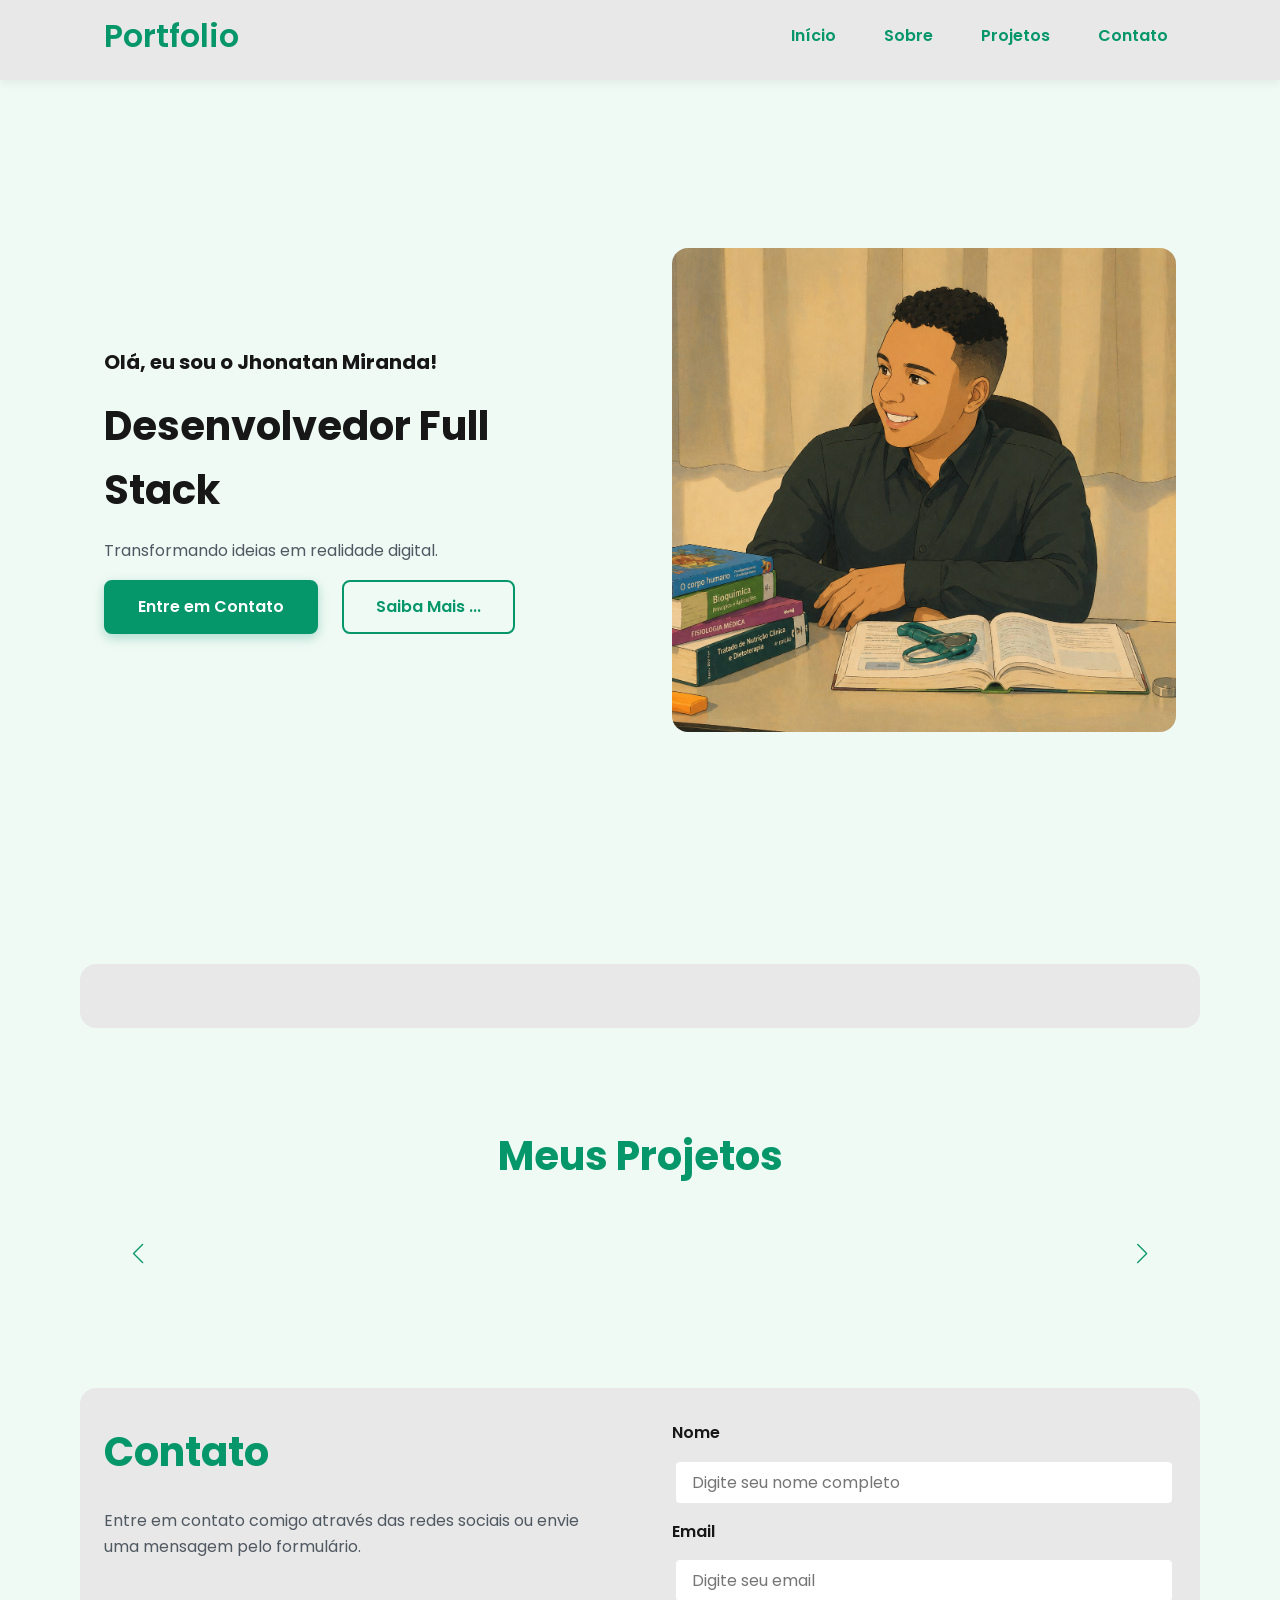
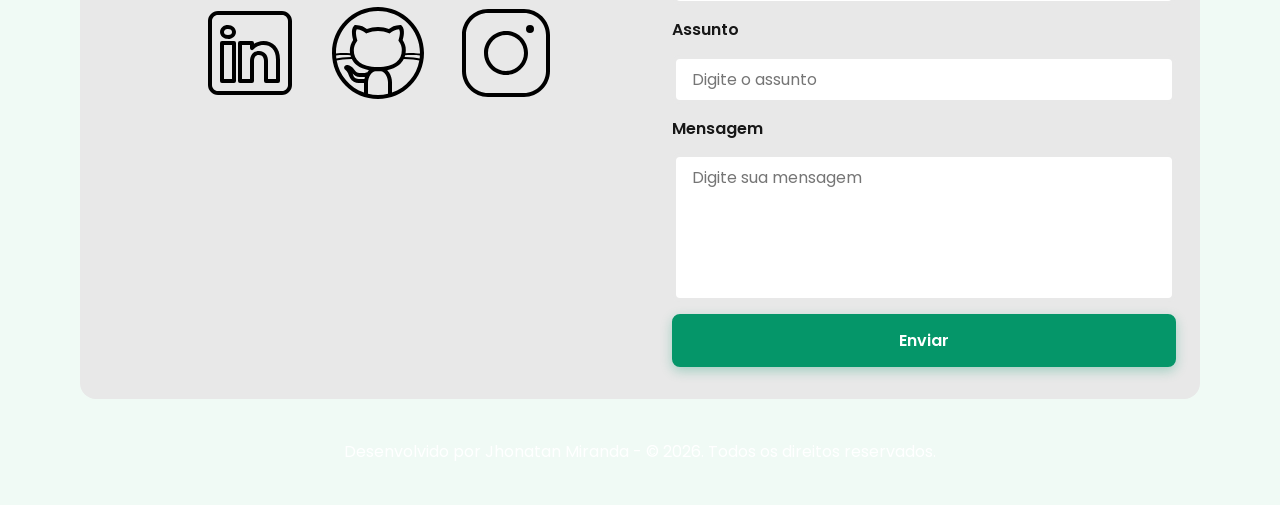
==== commit 9f43069f: "Erros corrigidos" ====
--- a/index.html
+++ b/index.html
@@ -100,7 +100,7 @@
 
             <!-- Formulário de Contato -->
             <form id="formulario" action="https://formsubmit.co/56f8cd4a31a305e85ab3ae76ce377a83" method="POST">
-                <input type="hidden" name="_next" value="http://localhost:5500/success.html">
+                <input type="hidden" name="_next" value="https://jhonatanmiranda221.github.io/Portfolio/success.html">
                 <input type="hidden" name="_captcha" value="false">
 
                 <label for="nome">Nome</label>
@@ -126,7 +126,7 @@
 
     <!-- Rodapé da página -->
     <footer>
-        Desenvolvido por Jhonatan Miranda - &copy; 2024. Todos os direitos reservados.
+        Desenvolvido por Jhonatan Miranda - &copy; 2026. Todos os direitos reservados.
     </footer>
     <!-- SWIPER JS -->
 <script src="https://cdn.jsdelivr.net/npm/swiper@11/swiper-bundle.min.js"></script>
